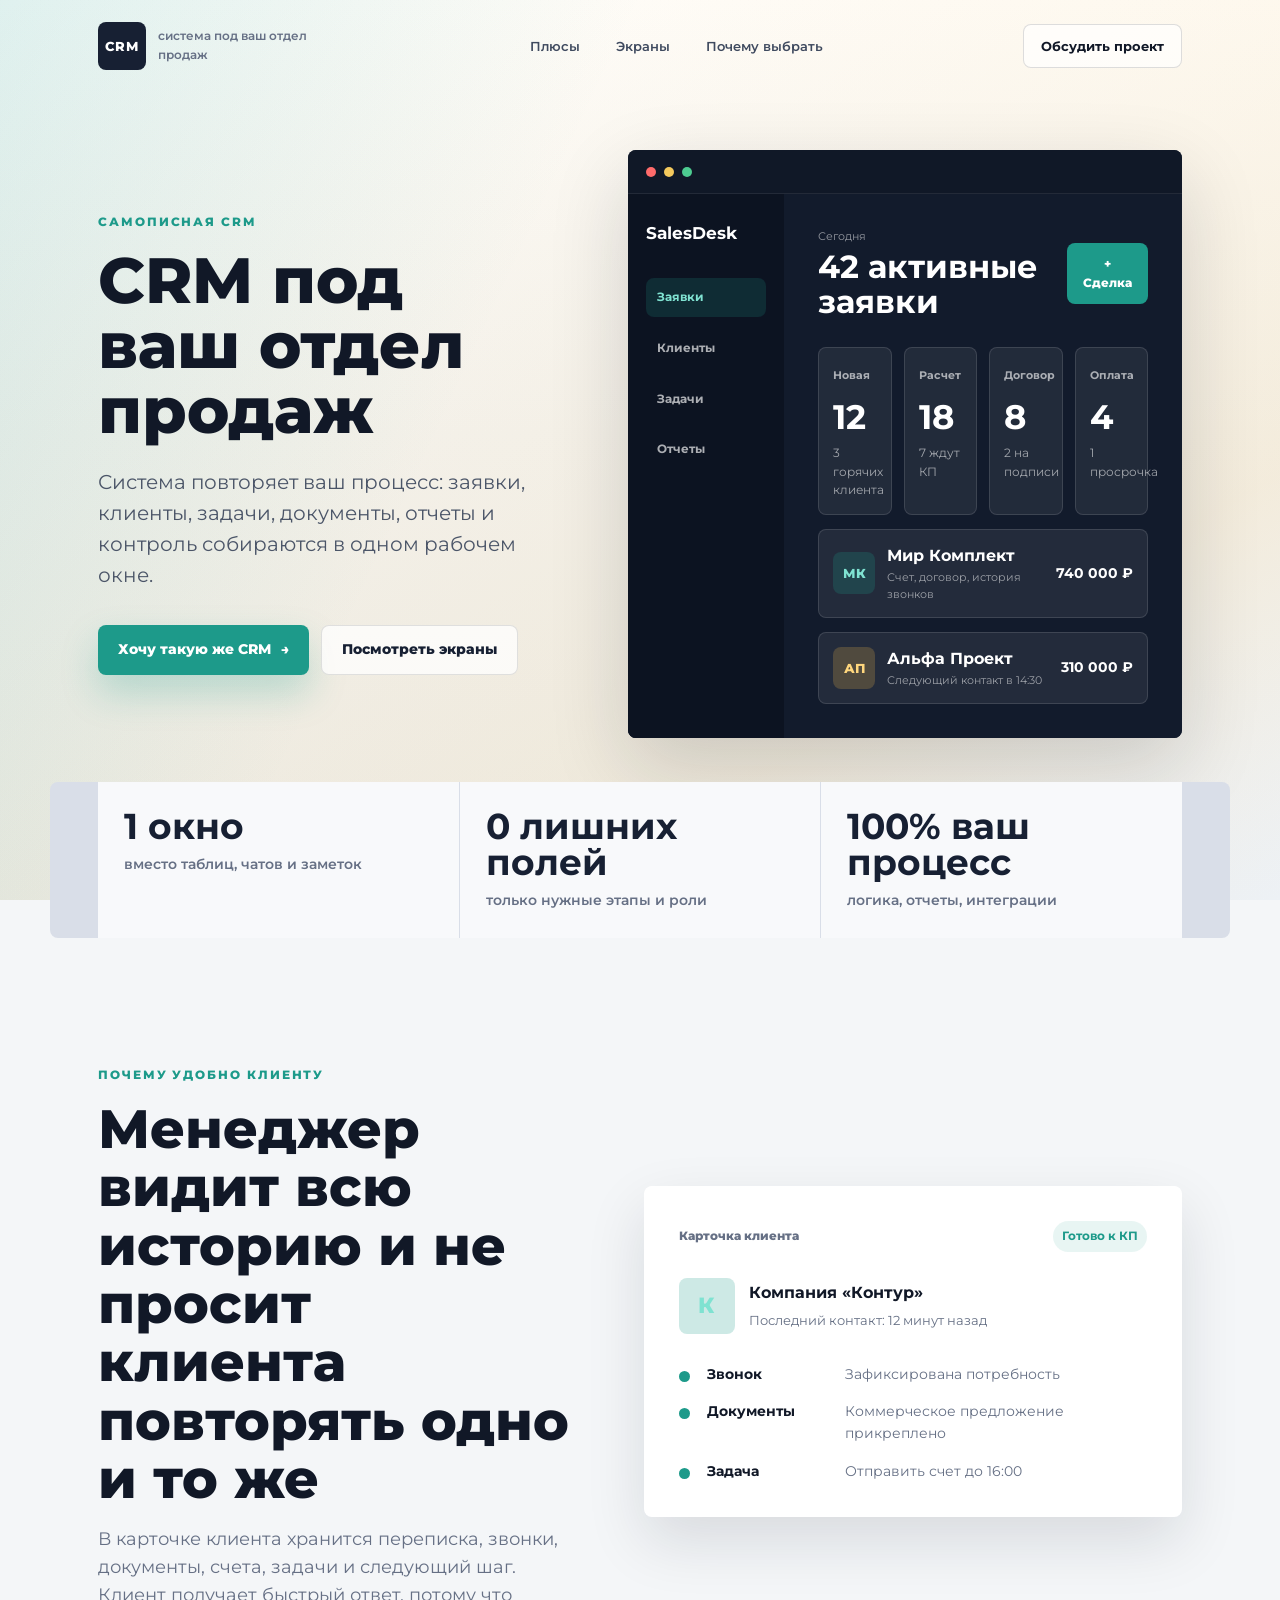
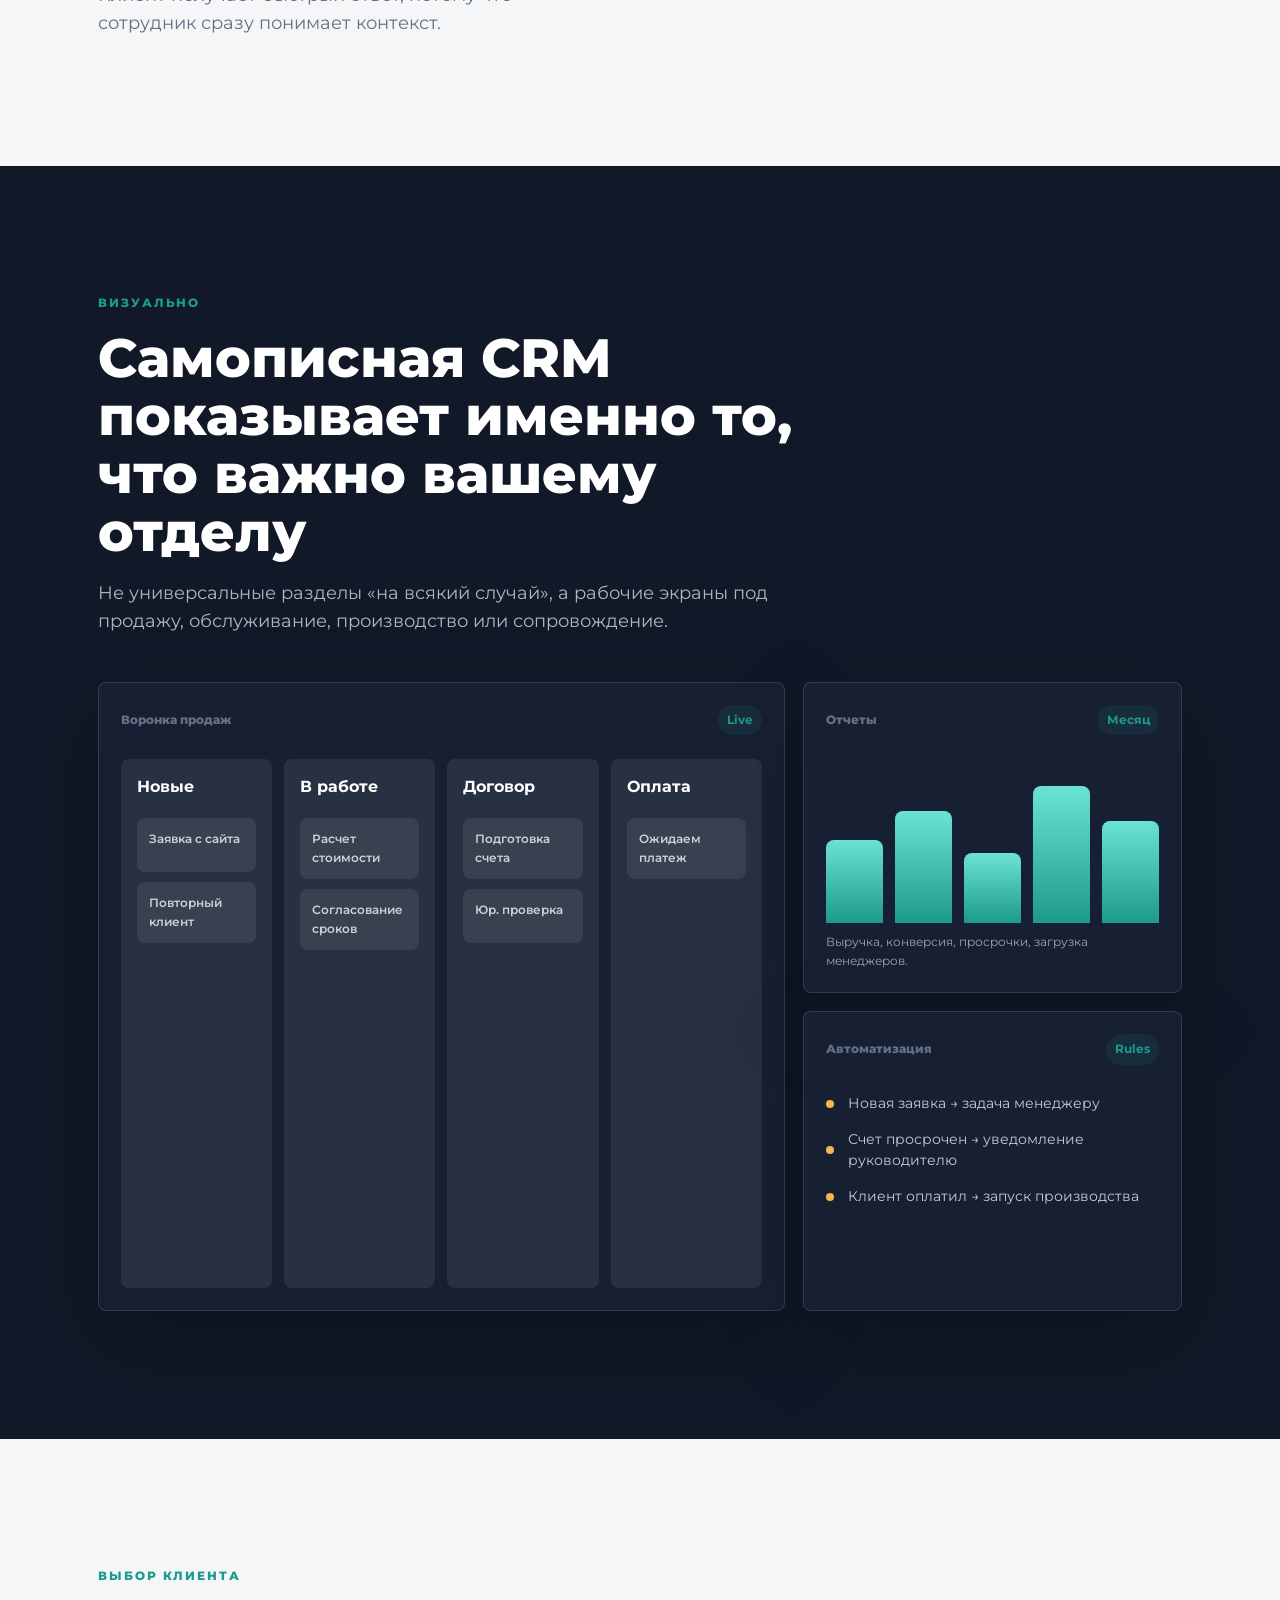
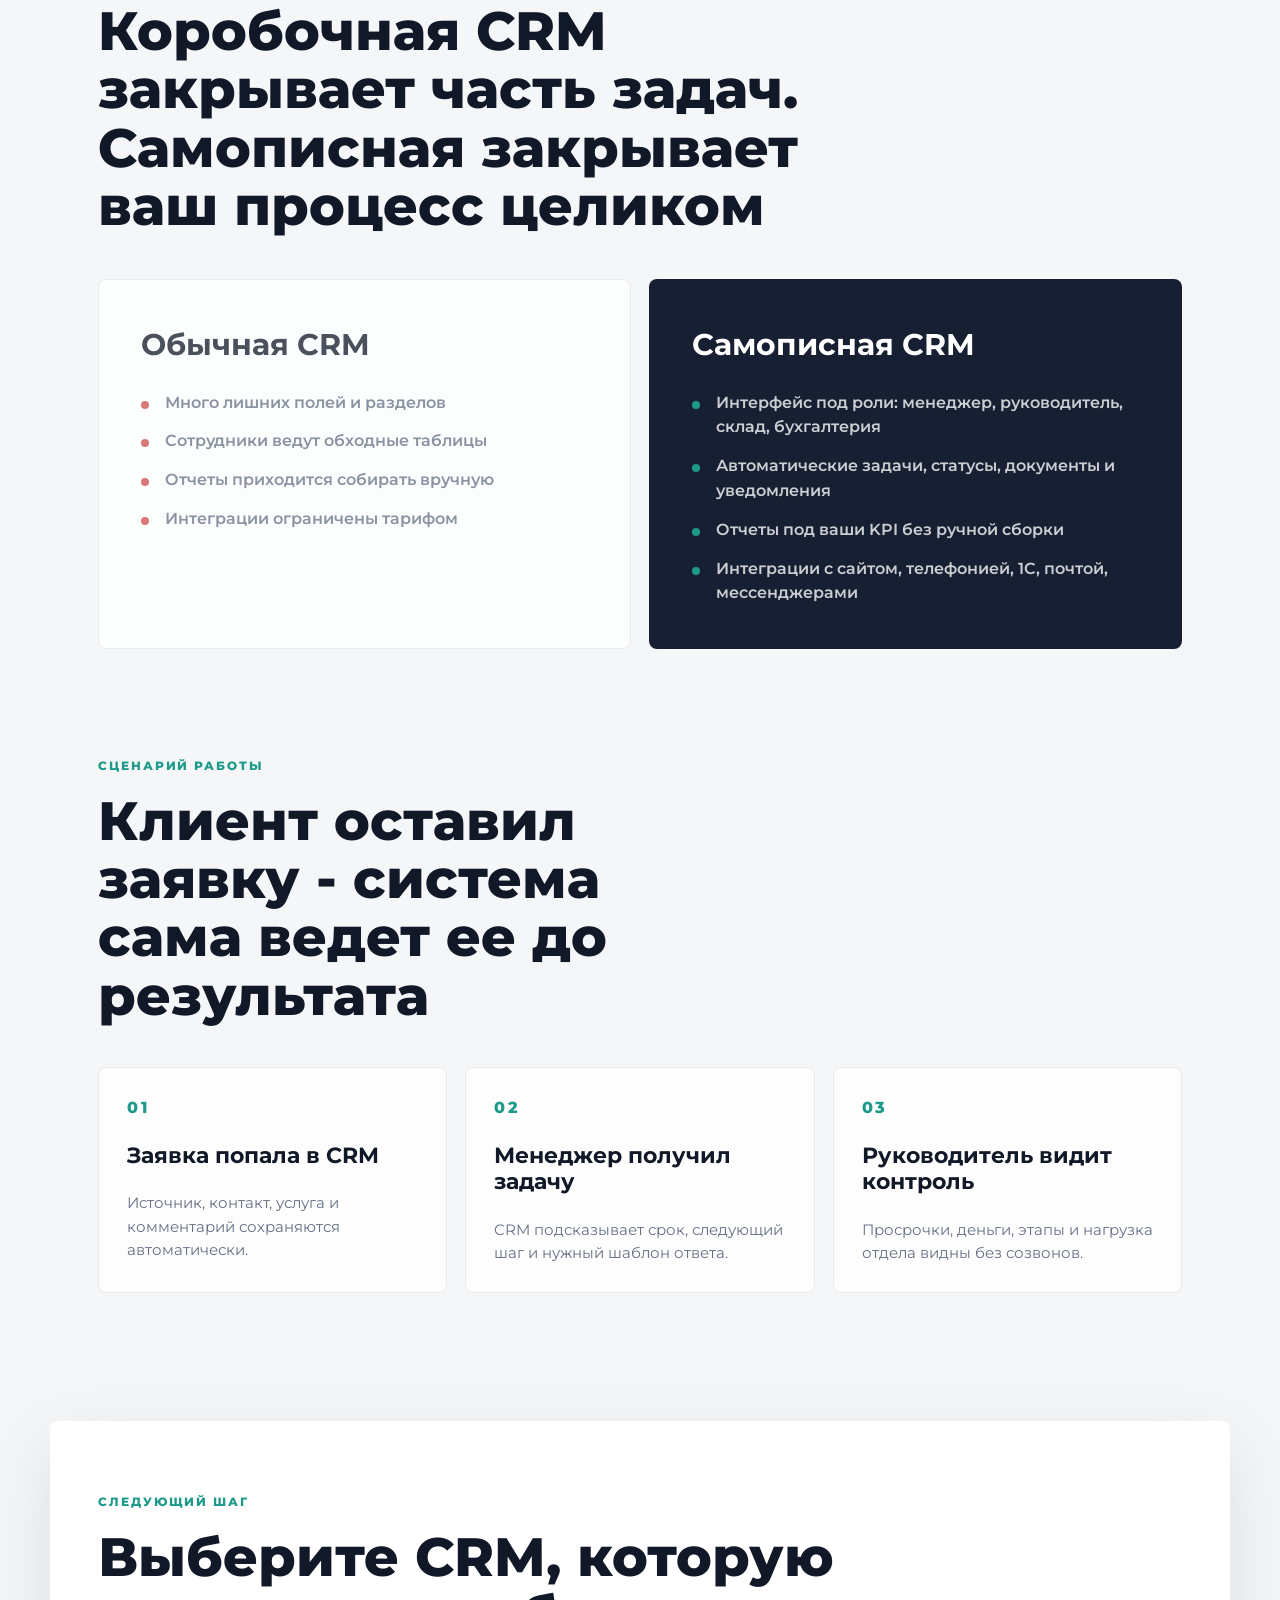
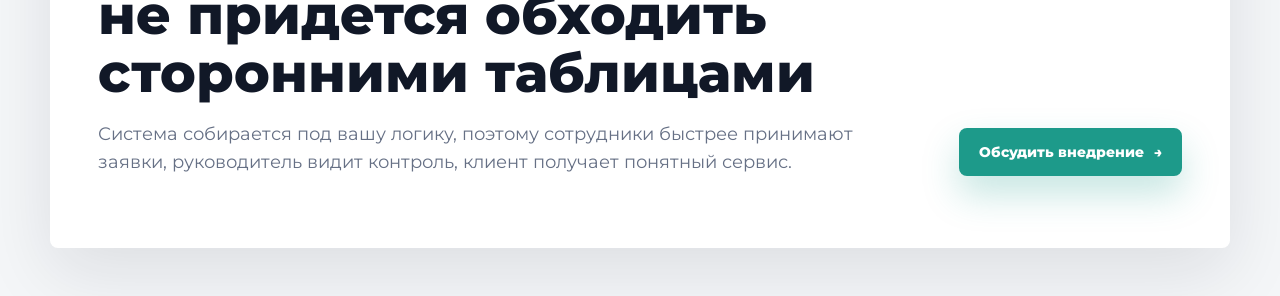
==== crm.html @ 6834bbd0 "Offer custom CRM leads through a focused landing page The CRM page needs a direct conversion route a" ====
<!DOCTYPE html>
<html lang="ru">
<head>
  <meta charset="UTF-8" />
  <meta name="viewport" content="width=device-width, initial-scale=1.0" />
  <title>Самописная CRM - система под ваши процессы</title>
  <link rel="icon" href="images/favicon.svg" type="image/svg+xml" />
  <link rel="preconnect" href="https://fonts.googleapis.com" />
  <link rel="preconnect" href="https://fonts.gstatic.com" crossorigin />
  <link href="https://fonts.googleapis.com/css2?family=Montserrat:wght@400;500;600;700;800&display=swap" rel="stylesheet" />
  <link rel="stylesheet" href="css/crm.css" />
</head>
<body>
  <header class="crm-header">
    <a href="index.html" class="logo" aria-label="На главную">
      <span class="logo__mark">CRM</span>
      <span class="logo__text">система под ваш отдел продаж</span>
    </a>

    <nav class="top-nav" aria-label="Навигация по странице">
      <a href="#benefits">Плюсы</a>
      <a href="#screens">Экраны</a>
      <a href="#choice">Почему выбрать</a>
    </nav>

    <a class="header-link" href="#brief">Обсудить проект</a>
  </header>

  <main>
    <section class="hero" aria-labelledby="hero-title">
      <div class="hero__content">
        <p class="eyebrow">Самописная CRM</p>
        <h1 id="hero-title">CRM под ваш отдел продаж</h1>
        <p class="hero__lead">Система повторяет ваш процесс: заявки, клиенты, задачи, документы, отчеты и контроль собираются в одном рабочем окне.</p>
        <div class="hero__actions">
          <a class="btn btn--primary" href="mailto:daniil.shelesteev@yandex.ru?subject=%D0%A5%D0%BE%D1%87%D1%83%20%D1%82%D0%B0%D0%BA%D1%83%D1%8E%20%D0%B6%D0%B5%20CRM">Хочу такую же CRM <span aria-hidden="true">→</span></a>
          <a class="btn btn--ghost" href="#screens">Посмотреть экраны</a>
        </div>
      </div>

      <div class="hero__visual" aria-label="Макет интерфейса CRM" role="img">
        <div class="browser-bar">
          <span></span>
          <span></span>
          <span></span>
        </div>
        <div class="crm-shell">
          <aside class="mock-nav">
            <strong>SalesDesk</strong>
            <span class="active">Заявки</span>
            <span>Клиенты</span>
            <span>Задачи</span>
            <span>Отчеты</span>
          </aside>
          <section class="mock-workspace">
            <div class="mock-head">
              <div>
                <small>Сегодня</small>
                <strong>42 активные заявки</strong>
              </div>
              <button>+ Сделка</button>
            </div>
            <div class="pipeline">
              <article>
                <span>Новая</span>
                <strong>12</strong>
                <p>3 горячих клиента</p>
              </article>
              <article>
                <span>Расчет</span>
                <strong>18</strong>
                <p>7 ждут КП</p>
              </article>
              <article>
                <span>Договор</span>
                <strong>8</strong>
                <p>2 на подписи</p>
              </article>
              <article>
                <span>Оплата</span>
                <strong>4</strong>
                <p>1 просрочка</p>
              </article>
            </div>
            <div class="client-row">
              <span class="avatar">МК</span>
              <div>
                <strong>Мир Комплект</strong>
                <small>Счет, договор, история звонков</small>
              </div>
              <b>740 000 ₽</b>
            </div>
            <div class="client-row">
              <span class="avatar avatar--gold">АП</span>
              <div>
                <strong>Альфа Проект</strong>
                <small>Следующий контакт в 14:30</small>
              </div>
              <b>310 000 ₽</b>
            </div>
          </section>
        </div>
      </div>
    </section>

    <section class="trust-strip" aria-label="Ключевые преимущества">
      <div>
        <strong>1 окно</strong>
        <span>вместо таблиц, чатов и заметок</span>
      </div>
      <div>
        <strong>0 лишних полей</strong>
        <span>только нужные этапы и роли</span>
      </div>
      <div>
        <strong>100% ваш процесс</strong>
        <span>логика, отчеты, интеграции</span>
      </div>
    </section>

    <section id="benefits" class="section section--split">
      <div class="section__text">
        <p class="eyebrow">Почему удобно клиенту</p>
        <h2>Менеджер видит всю историю и не просит клиента повторять одно и то же</h2>
        <p>В карточке клиента хранится переписка, звонки, документы, счета, задачи и следующий шаг. Клиент получает быстрый ответ, потому что сотрудник сразу понимает контекст.</p>
      </div>

      <div class="client-card visual-panel">
        <div class="panel-head">
          <span>Карточка клиента</span>
          <b>Готово к КП</b>
        </div>
        <div class="profile">
          <span class="profile__avatar">К</span>
          <div>
            <strong>Компания «Контур»</strong>
            <small>Последний контакт: 12 минут назад</small>
          </div>
        </div>
        <ul class="timeline">
          <li><span></span><b>Звонок</b><em>Зафиксирована потребность</em></li>
          <li><span></span><b>Документы</b><em>Коммерческое предложение прикреплено</em></li>
          <li><span></span><b>Задача</b><em>Отправить счет до 16:00</em></li>
        </ul>
      </div>
    </section>

    <section id="screens" class="section section--dark">
      <div class="section__intro">
        <p class="eyebrow">Визуально</p>
        <h2>Самописная CRM показывает именно то, что важно вашему отделу</h2>
        <p>Не универсальные разделы «на всякий случай», а рабочие экраны под продажу, обслуживание, производство или сопровождение.</p>
      </div>

      <div class="screen-grid">
        <article class="screen-shot screen-shot--wide">
          <div class="screen-shot__bar">
            <span>Воронка продаж</span>
            <b>Live</b>
          </div>
          <div class="kanban">
            <div><strong>Новые</strong><p>Заявка с сайта</p><p>Повторный клиент</p></div>
            <div><strong>В работе</strong><p>Расчет стоимости</p><p>Согласование сроков</p></div>
            <div><strong>Договор</strong><p>Подготовка счета</p><p>Юр. проверка</p></div>
            <div><strong>Оплата</strong><p>Ожидаем платеж</p></div>
          </div>
        </article>

        <article class="screen-shot">
          <div class="screen-shot__bar">
            <span>Отчеты</span>
            <b>Месяц</b>
          </div>
          <div class="chart">
            <span style="height: 52%"></span>
            <span style="height: 70%"></span>
            <span style="height: 44%"></span>
            <span style="height: 86%"></span>
            <span style="height: 64%"></span>
          </div>
          <p class="screen-note">Выручка, конверсия, просрочки, загрузка менеджеров.</p>
        </article>

        <article class="screen-shot">
          <div class="screen-shot__bar">
            <span>Автоматизация</span>
            <b>Rules</b>
          </div>
          <div class="rules">
            <p><span></span>Новая заявка → задача менеджеру</p>
            <p><span></span>Счет просрочен → уведомление руководителю</p>
            <p><span></span>Клиент оплатил → запуск производства</p>
          </div>
        </article>
      </div>
    </section>

    <section id="choice" class="section compare-section">
      <div class="section__intro">
        <p class="eyebrow">Выбор клиента</p>
        <h2>Коробочная CRM закрывает часть задач. Самописная закрывает ваш процесс целиком</h2>
      </div>

      <div class="compare">
        <div class="compare__side compare__side--muted">
          <h3>Обычная CRM</h3>
          <ul>
            <li>Много лишних полей и разделов</li>
            <li>Сотрудники ведут обходные таблицы</li>
            <li>Отчеты приходится собирать вручную</li>
            <li>Интеграции ограничены тарифом</li>
          </ul>
        </div>
        <div class="compare__side compare__side--accent">
          <h3>Самописная CRM</h3>
          <ul>
            <li>Интерфейс под роли: менеджер, руководитель, склад, бухгалтерия</li>
            <li>Автоматические задачи, статусы, документы и уведомления</li>
            <li>Отчеты под ваши KPI без ручной сборки</li>
            <li>Интеграции с сайтом, телефонией, 1С, почтой, мессенджерами</li>
          </ul>
        </div>
      </div>
    </section>

    <section class="section workflow">
      <div class="section__text">
        <p class="eyebrow">Сценарий работы</p>
        <h2>Клиент оставил заявку - система сама ведет ее до результата</h2>
      </div>
      <div class="steps" aria-label="Этапы работы CRM">
        <article>
          <span>01</span>
          <h3>Заявка попала в CRM</h3>
          <p>Источник, контакт, услуга и комментарий сохраняются автоматически.</p>
        </article>
        <article>
          <span>02</span>
          <h3>Менеджер получил задачу</h3>
          <p>CRM подсказывает срок, следующий шаг и нужный шаблон ответа.</p>
        </article>
        <article>
          <span>03</span>
          <h3>Руководитель видит контроль</h3>
          <p>Просрочки, деньги, этапы и нагрузка отдела видны без созвонов.</p>
        </article>
      </div>
    </section>

    <section id="brief" class="final-cta">
      <div>
        <p class="eyebrow">Следующий шаг</p>
        <h2>Выберите CRM, которую не придется обходить сторонними таблицами</h2>
        <p>Система собирается под вашу логику, поэтому сотрудники быстрее принимают заявки, руководитель видит контроль, клиент получает понятный сервис.</p>
      </div>
      <a class="btn btn--primary" href="mailto:daniil.shelesteev@yandex.ru?subject=%D0%9E%D0%B1%D1%81%D1%83%D0%B4%D0%B8%D1%82%D1%8C%20CRM">Обсудить внедрение <span aria-hidden="true">→</span></a>
    </section>
  </main>
</body>
</html>
---- css/crm.css ----
:root {
  --bg: #f4f6f8;
  --ink: #111827;
  --muted: #667085;
  --line: #d9dee8;
  --surface: #ffffff;
  --soft: #eef3f8;
  --navy: #172033;
  --accent: #1d9a8a;
  --accent-2: #f2b84b;
  --danger: #cf4c4c;
  --shadow: 0 28px 80px rgba(17, 24, 39, .16);
  --radius: 8px;
  --max: 1180px;
  --pad: clamp(18px, 4vw, 48px);
  --font: "Montserrat", system-ui, -apple-system, BlinkMacSystemFont, "Segoe UI", sans-serif;
}

*,
*::before,
*::after {
  box-sizing: border-box;
}

html {
  scroll-behavior: smooth;
}

body {
  margin: 0;
  min-width: 320px;
  overflow-x: hidden;
  color: var(--ink);
  background: var(--bg);
  font-family: var(--font);
  line-height: 1.55;
}

body::before {
  content: "";
  position: fixed;
  inset: 0;
  z-index: -1;
  background:
    linear-gradient(115deg, rgba(29, 154, 138, .14), transparent 38%),
    linear-gradient(150deg, transparent 0%, rgba(242, 184, 75, .16) 74%, transparent 100%),
    linear-gradient(180deg, #ffffff 0%, var(--bg) 48%, #edf1f5 100%);
}

a {
  color: inherit;
  text-decoration: none;
}

button,
input {
  font: inherit;
}

h1,
h2,
h3,
p {
  margin: 0;
}

.crm-header {
  width: min(100%, var(--max));
  margin: 0 auto;
  padding: 22px var(--pad);
  display: grid;
  grid-template-columns: minmax(210px, auto) 1fr auto;
  align-items: center;
  gap: 28px;
}

.logo {
  display: inline-flex;
  align-items: center;
  gap: 12px;
  font-size: 12px;
  font-weight: 600;
  color: var(--muted);
}

.logo__mark {
  width: 48px;
  height: 48px;
  display: grid;
  place-items: center;
  border-radius: var(--radius);
  background: var(--navy);
  color: #fff;
  font-size: 13px;
  font-weight: 800;
  letter-spacing: .08em;
}

.logo__text {
  max-width: 172px;
}

.top-nav {
  display: flex;
  justify-content: center;
  gap: clamp(16px, 3vw, 36px);
  font-size: 13px;
  font-weight: 600;
  color: #3f4a5f;
}

.top-nav a,
.header-link {
  transition: color .2s ease, transform .2s ease;
}

.top-nav a:hover,
.header-link:hover {
  color: var(--accent);
}

.header-link {
  padding: 11px 17px;
  border: 1px solid rgba(17, 24, 39, .14);
  border-radius: var(--radius);
  background: rgba(255, 255, 255, .68);
  font-size: 13px;
  font-weight: 700;
}

.hero {
  width: min(100%, var(--max));
  margin: 0 auto;
  padding: clamp(26px, 5vw, 58px) var(--pad) 44px;
  display: grid;
  grid-template-columns: minmax(0, .9fr) minmax(360px, 1.1fr);
  gap: clamp(34px, 6vw, 78px);
  align-items: center;
}

.hero__content {
  max-width: 650px;
}

.eyebrow {
  margin-bottom: 16px;
  color: var(--accent);
  font-size: 12px;
  font-weight: 800;
  letter-spacing: .16em;
  text-transform: uppercase;
}

h1 {
  max-width: 720px;
  font-size: 64px;
  line-height: 1.02;
  font-weight: 800;
  letter-spacing: 0;
}

.hero__lead {
  max-width: 560px;
  margin-top: 24px;
  color: #4b5568;
  font-size: 20px;
}

.hero__actions {
  margin-top: 34px;
  display: flex;
  flex-wrap: wrap;
  gap: 12px;
}

.btn {
  min-height: 48px;
  display: inline-flex;
  align-items: center;
  justify-content: center;
  gap: 10px;
  padding: 13px 20px;
  border-radius: var(--radius);
  font-size: 14px;
  font-weight: 800;
  transition: transform .2s ease, box-shadow .2s ease, background .2s ease;
}

.btn:hover {
  transform: translateY(-2px);
}

.btn--primary {
  background: var(--accent);
  color: #fff;
  box-shadow: 0 18px 36px rgba(29, 154, 138, .25);
}

.btn--ghost {
  background: rgba(255, 255, 255, .75);
  color: var(--navy);
  border: 1px solid rgba(17, 24, 39, .12);
}

.hero__visual {
  width: 100%;
  align-self: stretch;
  min-height: 520px;
  border-radius: var(--radius);
  overflow: hidden;
  background: var(--navy);
  box-shadow: var(--shadow);
  transform: perspective(1200px) rotateY(-5deg) rotateX(2deg);
}

.browser-bar {
  height: 44px;
  padding: 0 18px;
  display: flex;
  align-items: center;
  gap: 8px;
  background: #101827;
  border-bottom: 1px solid rgba(255, 255, 255, .08);
}

.browser-bar span {
  width: 10px;
  height: 10px;
  border-radius: 999px;
  background: #ff6b6b;
}

.browser-bar span:nth-child(2) {
  background: #f4c95d;
}

.browser-bar span:nth-child(3) {
  background: #4dcc91;
}

.crm-shell {
  height: calc(100% - 44px);
  min-height: 476px;
  display: grid;
  grid-template-columns: 156px 1fr;
  background: #121b2c;
  color: #fff;
}

.mock-nav {
  padding: 26px 18px;
  display: flex;
  flex-direction: column;
  gap: 12px;
  background: #0c1321;
}

.mock-nav strong {
  margin-bottom: 20px;
  color: #fff;
  font-size: 17px;
}

.mock-nav span {
  padding: 10px 11px;
  border-radius: var(--radius);
  color: rgba(255, 255, 255, .66);
  font-size: 12px;
  font-weight: 700;
}

.mock-nav .active {
  background: rgba(29, 154, 138, .18);
  color: #7fe2d1;
}

.mock-workspace {
  padding: clamp(20px, 3vw, 34px);
}

.mock-head {
  display: flex;
  align-items: center;
  justify-content: space-between;
  gap: 18px;
}

.mock-head small,
.client-row small {
  display: block;
  color: rgba(255, 255, 255, .55);
  font-size: 11px;
}

.mock-head strong {
  display: block;
  margin-top: 4px;
  font-size: 32px;
  line-height: 1.1;
}

.mock-head button {
  border: 0;
  border-radius: var(--radius);
  background: var(--accent);
  color: #fff;
  padding: 12px 16px;
  font-size: 12px;
  font-weight: 800;
}

.pipeline {
  margin-top: 28px;
  display: grid;
  grid-template-columns: repeat(4, minmax(0, 1fr));
  gap: 12px;
}

.pipeline article,
.client-row,
.visual-panel,
.screen-shot,
.compare__side,
.steps article {
  border: 1px solid rgba(255, 255, 255, .12);
  border-radius: var(--radius);
}

.pipeline article {
  min-height: 134px;
  padding: 14px;
  background: rgba(255, 255, 255, .07);
}

.pipeline span {
  color: rgba(255, 255, 255, .62);
  font-size: 11px;
  font-weight: 700;
}

.pipeline strong {
  display: block;
  margin-top: 13px;
  font-size: 34px;
  line-height: 1;
}

.pipeline p,
.screen-note {
  margin-top: 10px;
  color: rgba(255, 255, 255, .58);
  font-size: 12px;
}

.client-row {
  margin-top: 14px;
  padding: 14px;
  display: grid;
  grid-template-columns: 42px minmax(0, 1fr) auto;
  align-items: center;
  gap: 12px;
  background: rgba(255, 255, 255, .075);
}

.client-row b {
  font-size: 14px;
  white-space: nowrap;
}

.avatar,
.profile__avatar {
  display: grid;
  place-items: center;
  border-radius: var(--radius);
  background: rgba(29, 154, 138, .22);
  color: #7fe2d1;
  font-size: 13px;
  font-weight: 800;
}

.avatar {
  width: 42px;
  height: 42px;
}

.avatar--gold {
  background: rgba(242, 184, 75, .22);
  color: #ffd77d;
}

.trust-strip,
.section,
.final-cta {
  width: min(100%, var(--max));
  margin: 0 auto;
  padding-inline: var(--pad);
}

.trust-strip {
  display: grid;
  grid-template-columns: repeat(3, 1fr);
  gap: 1px;
  overflow: hidden;
  border-radius: var(--radius);
  background: var(--line);
}

.trust-strip div {
  min-height: 116px;
  padding: 26px;
  background: rgba(255, 255, 255, .82);
}

.trust-strip strong {
  display: block;
  color: var(--navy);
  font-size: 36px;
  line-height: 1;
}

.trust-strip span {
  display: block;
  margin-top: 10px;
  color: var(--muted);
  font-size: 14px;
  font-weight: 600;
}

.section {
  padding-top: clamp(74px, 10vw, 128px);
  padding-bottom: clamp(74px, 10vw, 128px);
}

.section--split {
  display: grid;
  grid-template-columns: minmax(0, .88fr) minmax(360px, 1fr);
  gap: clamp(32px, 6vw, 72px);
  align-items: center;
}

.section__text {
  max-width: 620px;
}

.section h2,
.final-cta h2 {
  font-size: 54px;
  line-height: 1.08;
  font-weight: 800;
  letter-spacing: 0;
}

.section__text > p:not(.eyebrow),
.section__intro > p:not(.eyebrow),
.final-cta p:not(.eyebrow) {
  margin-top: 18px;
  color: var(--muted);
  font-size: 18px;
}

.visual-panel {
  padding: clamp(20px, 3vw, 34px);
  background: #fff;
  box-shadow: 0 24px 60px rgba(17, 24, 39, .12);
}

.panel-head,
.screen-shot__bar {
  display: flex;
  align-items: center;
  justify-content: space-between;
  gap: 12px;
  font-size: 12px;
  font-weight: 800;
}

.panel-head span,
.screen-shot__bar span {
  color: var(--muted);
}

.panel-head b,
.screen-shot__bar b {
  padding: 6px 9px;
  border-radius: 999px;
  color: var(--accent);
  background: rgba(29, 154, 138, .1);
}

.profile {
  margin-top: 26px;
  display: grid;
  grid-template-columns: 56px 1fr;
  align-items: center;
  gap: 14px;
}

.profile__avatar {
  width: 56px;
  height: 56px;
  font-size: 22px;
}

.profile small {
  display: block;
  margin-top: 4px;
  color: var(--muted);
}

.timeline {
  margin: 30px 0 0;
  padding: 0;
  list-style: none;
  display: grid;
  gap: 16px;
}

.timeline li {
  display: grid;
  grid-template-columns: 16px minmax(96px, .42fr) 1fr;
  align-items: start;
  gap: 12px;
}

.timeline li > span {
  width: 11px;
  height: 11px;
  margin-top: 7px;
  border-radius: 999px;
  background: var(--accent);
}

.timeline b {
  font-size: 14px;
}

.timeline em {
  color: var(--muted);
  font-size: 14px;
  font-style: normal;
}

.section--dark {
  max-width: none;
  width: 100%;
  padding-left: max(var(--pad), calc((100vw - var(--max)) / 2 + var(--pad)));
  padding-right: max(var(--pad), calc((100vw - var(--max)) / 2 + var(--pad)));
  color: #fff;
  background: #111827;
}

.section__intro {
  max-width: 760px;
}

.section--dark .section__intro > p:not(.eyebrow) {
  color: rgba(255, 255, 255, .68);
}

.screen-grid {
  margin-top: 46px;
  display: grid;
  grid-template-columns: minmax(0, 1.45fr) minmax(280px, .8fr);
  gap: 18px;
}

.screen-shot {
  min-height: 300px;
  padding: 22px;
  display: flex;
  flex-direction: column;
  background: #172033;
  box-shadow: 0 30px 90px rgba(0, 0, 0, .2);
}

.screen-shot--wide {
  grid-row: span 2;
  min-height: 620px;
}

.kanban {
  margin-top: 24px;
  display: grid;
  grid-template-columns: repeat(4, minmax(118px, 1fr));
  gap: 12px;
  height: 100%;
}

.kanban div {
  padding: 16px;
  border-radius: var(--radius);
  background: rgba(255, 255, 255, .075);
}

.kanban strong {
  display: block;
  margin-bottom: 18px;
  color: #fff;
}

.kanban p {
  min-height: 54px;
  margin-top: 10px;
  padding: 12px;
  border-radius: var(--radius);
  color: rgba(255, 255, 255, .75);
  background: rgba(255, 255, 255, .08);
  font-size: 12px;
  font-weight: 600;
}

.chart {
  flex: 1;
  min-height: 160px;
  margin-top: 28px;
  display: flex;
  align-items: end;
  gap: 12px;
}

.chart span {
  flex: 1;
  min-width: 24px;
  border-radius: 8px 8px 0 0;
  background: linear-gradient(180deg, #6be3d4, var(--accent));
}

.rules {
  margin-top: 28px;
  display: grid;
  gap: 14px;
}

.rules p {
  display: grid;
  grid-template-columns: 12px 1fr;
  gap: 10px;
  align-items: center;
  color: rgba(255, 255, 255, .76);
  font-size: 14px;
}

.rules span {
  width: 8px;
  height: 8px;
  border-radius: 999px;
  background: var(--accent-2);
}

.compare-section {
  padding-bottom: 72px;
}

.compare {
  margin-top: 44px;
  display: grid;
  grid-template-columns: repeat(2, minmax(0, 1fr));
  gap: 18px;
}

.compare__side {
  padding: clamp(22px, 4vw, 42px);
  background: #fff;
  border-color: rgba(17, 24, 39, .1);
}

.compare__side--muted {
  opacity: .74;
}

.compare__side--accent {
  color: #fff;
  background: var(--navy);
}

.compare h3 {
  font-size: 30px;
}

.compare ul,
.steps p {
  margin: 22px 0 0;
  padding: 0;
}

.compare li {
  position: relative;
  margin-top: 14px;
  padding-left: 24px;
  list-style: none;
  color: var(--muted);
  font-weight: 600;
}

.compare__side--accent li {
  color: rgba(255, 255, 255, .78);
}

.compare li::before {
  content: "";
  position: absolute;
  left: 0;
  top: .62em;
  width: 8px;
  height: 8px;
  border-radius: 999px;
  background: var(--danger);
}

.compare__side--accent li::before {
  background: var(--accent);
}

.workflow {
  padding-top: 36px;
}

.steps {
  margin-top: 42px;
  display: grid;
  grid-template-columns: repeat(3, minmax(0, 1fr));
  gap: 18px;
}

.steps article {
  padding: 28px;
  background: rgba(255, 255, 255, .78);
  border-color: rgba(17, 24, 39, .08);
}

.steps span {
  display: block;
  color: var(--accent);
  font-weight: 800;
  letter-spacing: .16em;
}

.steps h3 {
  margin-top: 22px;
  font-size: 22px;
  line-height: 1.2;
}

.steps p {
  color: var(--muted);
  font-size: 15px;
}

.final-cta {
  margin-bottom: 48px;
  padding-top: clamp(44px, 6vw, 72px);
  padding-bottom: clamp(44px, 6vw, 72px);
  display: grid;
  grid-template-columns: minmax(0, 1fr) auto;
  align-items: end;
  gap: 28px;
  border-radius: var(--radius);
  background: #fff;
  box-shadow: 0 24px 70px rgba(17, 24, 39, .1);
}

.final-cta > div {
  max-width: 760px;
}

@media (prefers-reduced-motion: no-preference) {
  .hero__content,
  .hero__visual,
  .trust-strip,
  .section,
  .final-cta {
    animation: rise .7s ease both;
  }

  .hero__visual {
    animation-delay: .12s;
  }

  .screen-shot,
  .visual-panel,
  .steps article,
  .compare__side {
    transition: transform .24s ease, box-shadow .24s ease;
  }

  .screen-shot:hover,
  .visual-panel:hover,
  .steps article:hover,
  .compare__side:hover {
    transform: translateY(-5px);
  }
}

@keyframes rise {
  from {
    opacity: 0;
    transform: translateY(18px);
  }
  to {
    opacity: 1;
    transform: translateY(0);
  }
}

@media (max-width: 980px) {
  h1 {
    font-size: 58px;
  }

  .section h2,
  .final-cta h2 {
    font-size: 46px;
  }

  .crm-header {
    grid-template-columns: 1fr auto;
  }

  .top-nav {
    display: none;
  }

  .hero,
  .section--split,
  .screen-grid,
  .compare,
  .steps,
  .final-cta {
    grid-template-columns: 1fr;
  }

  .hero {
    padding-bottom: 34px;
  }

  .hero__visual {
    min-height: 460px;
    transform: none;
  }

  .screen-shot--wide {
    grid-row: auto;
    min-height: 520px;
  }

  .final-cta {
    align-items: start;
  }
}

@media (max-width: 720px) {
  h1 {
    font-size: 42px;
  }

  .hero__lead,
  .section__text > p:not(.eyebrow),
  .section__intro > p:not(.eyebrow),
  .final-cta p:not(.eyebrow) {
    font-size: 17px;
  }

  .section h2,
  .final-cta h2 {
    font-size: 38px;
  }

  .mock-head strong,
  .trust-strip strong {
    font-size: 30px;
  }

  .compare h3 {
    font-size: 24px;
  }

  .crm-header {
    padding-top: 16px;
    grid-template-columns: 1fr;
  }

  .header-link {
    width: 100%;
    text-align: center;
  }

  .hero {
    padding-top: 24px;
  }

  .hero__actions,
  .btn {
    width: 100%;
  }

  .hero__visual {
    min-height: 0;
    max-height: 210px;
  }

  .crm-shell {
    grid-template-columns: 1fr;
  }

  .mock-nav {
    display: none;
  }

  .pipeline,
  .kanban,
  .trust-strip {
    grid-template-columns: 1fr;
  }

  .client-row {
    grid-template-columns: 42px 1fr;
  }

  .client-row b {
    grid-column: 2;
  }

  .timeline li {
    grid-template-columns: 16px 1fr;
  }

  .timeline em {
    grid-column: 2;
  }

  .screen-shot--wide,
  .screen-shot {
    min-height: auto;
  }
}

@media (max-width: 430px) {
  .mock-workspace,
  .visual-panel,
  .screen-shot,
  .compare__side,
  .steps article {
    padding: 18px;
  }

  h1 {
    font-size: 34px;
  }

  .section h2,
  .final-cta h2 {
    font-size: 28px;
  }
}
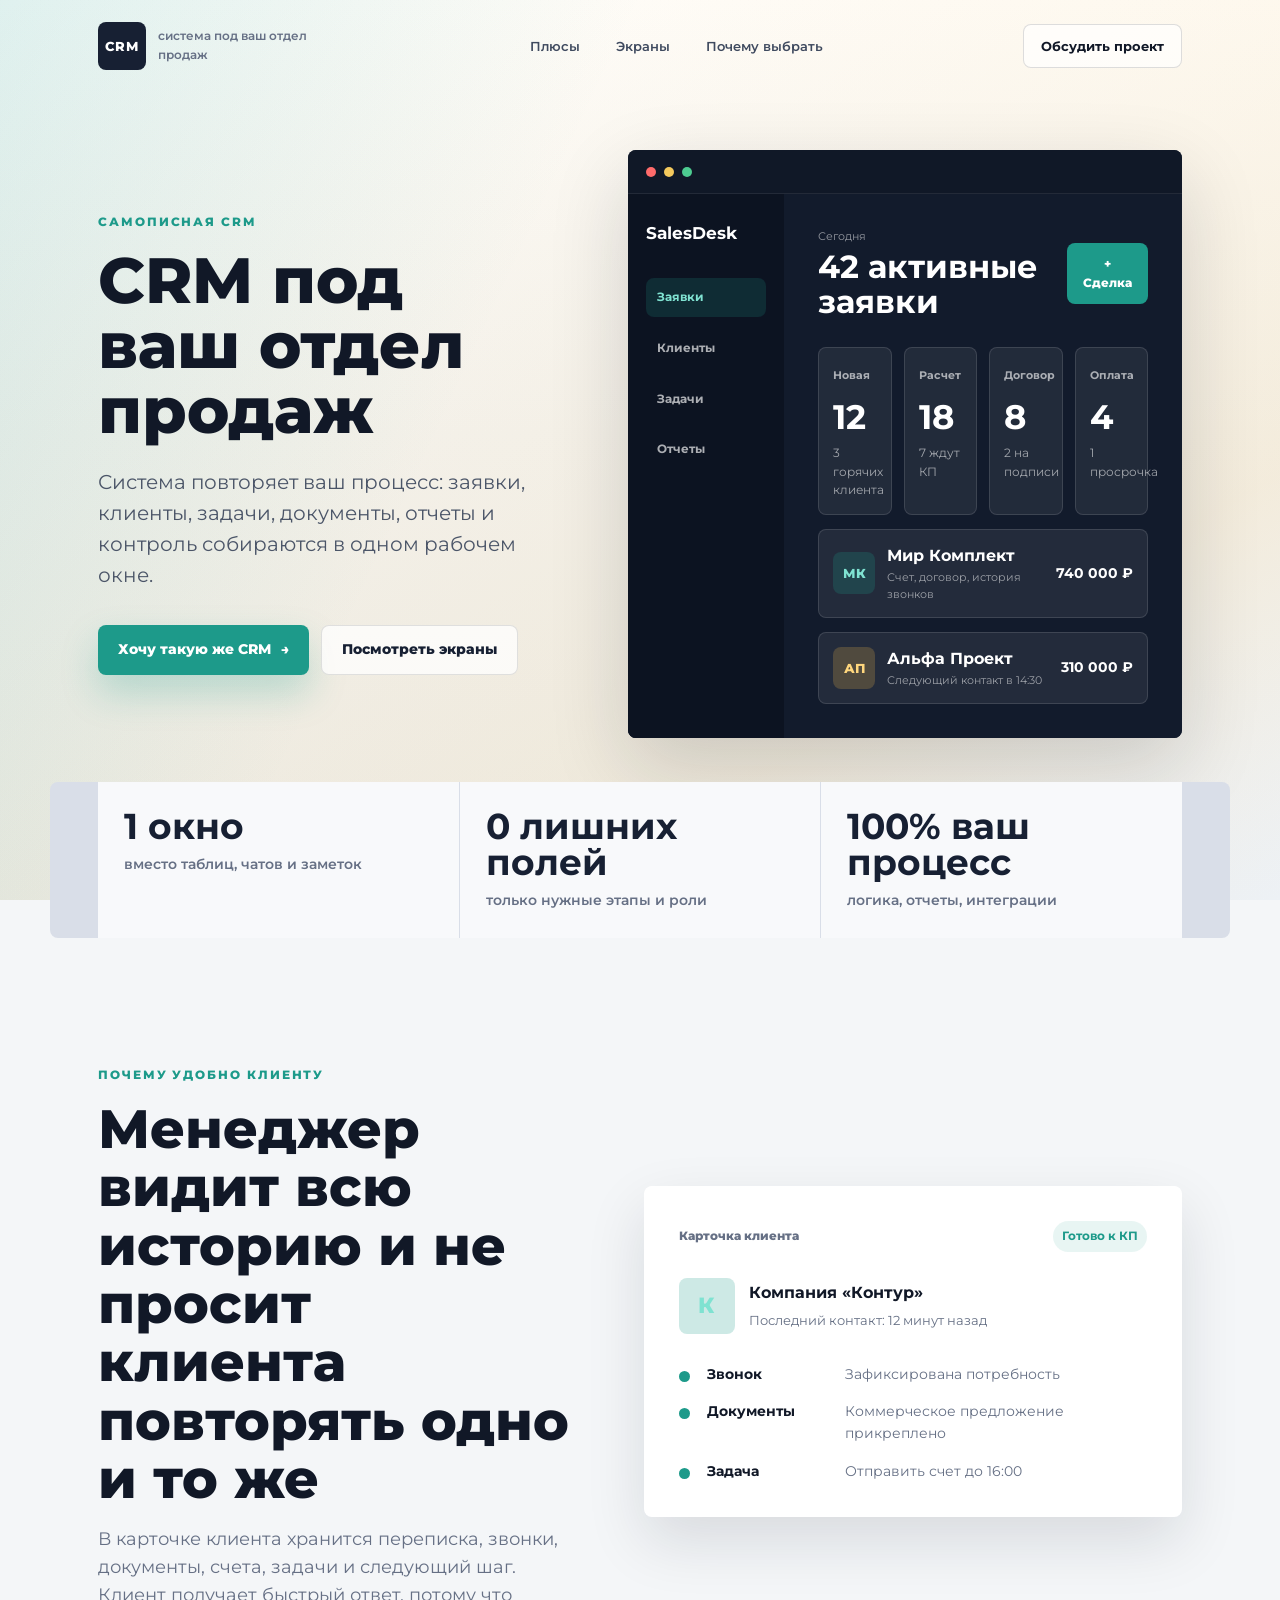
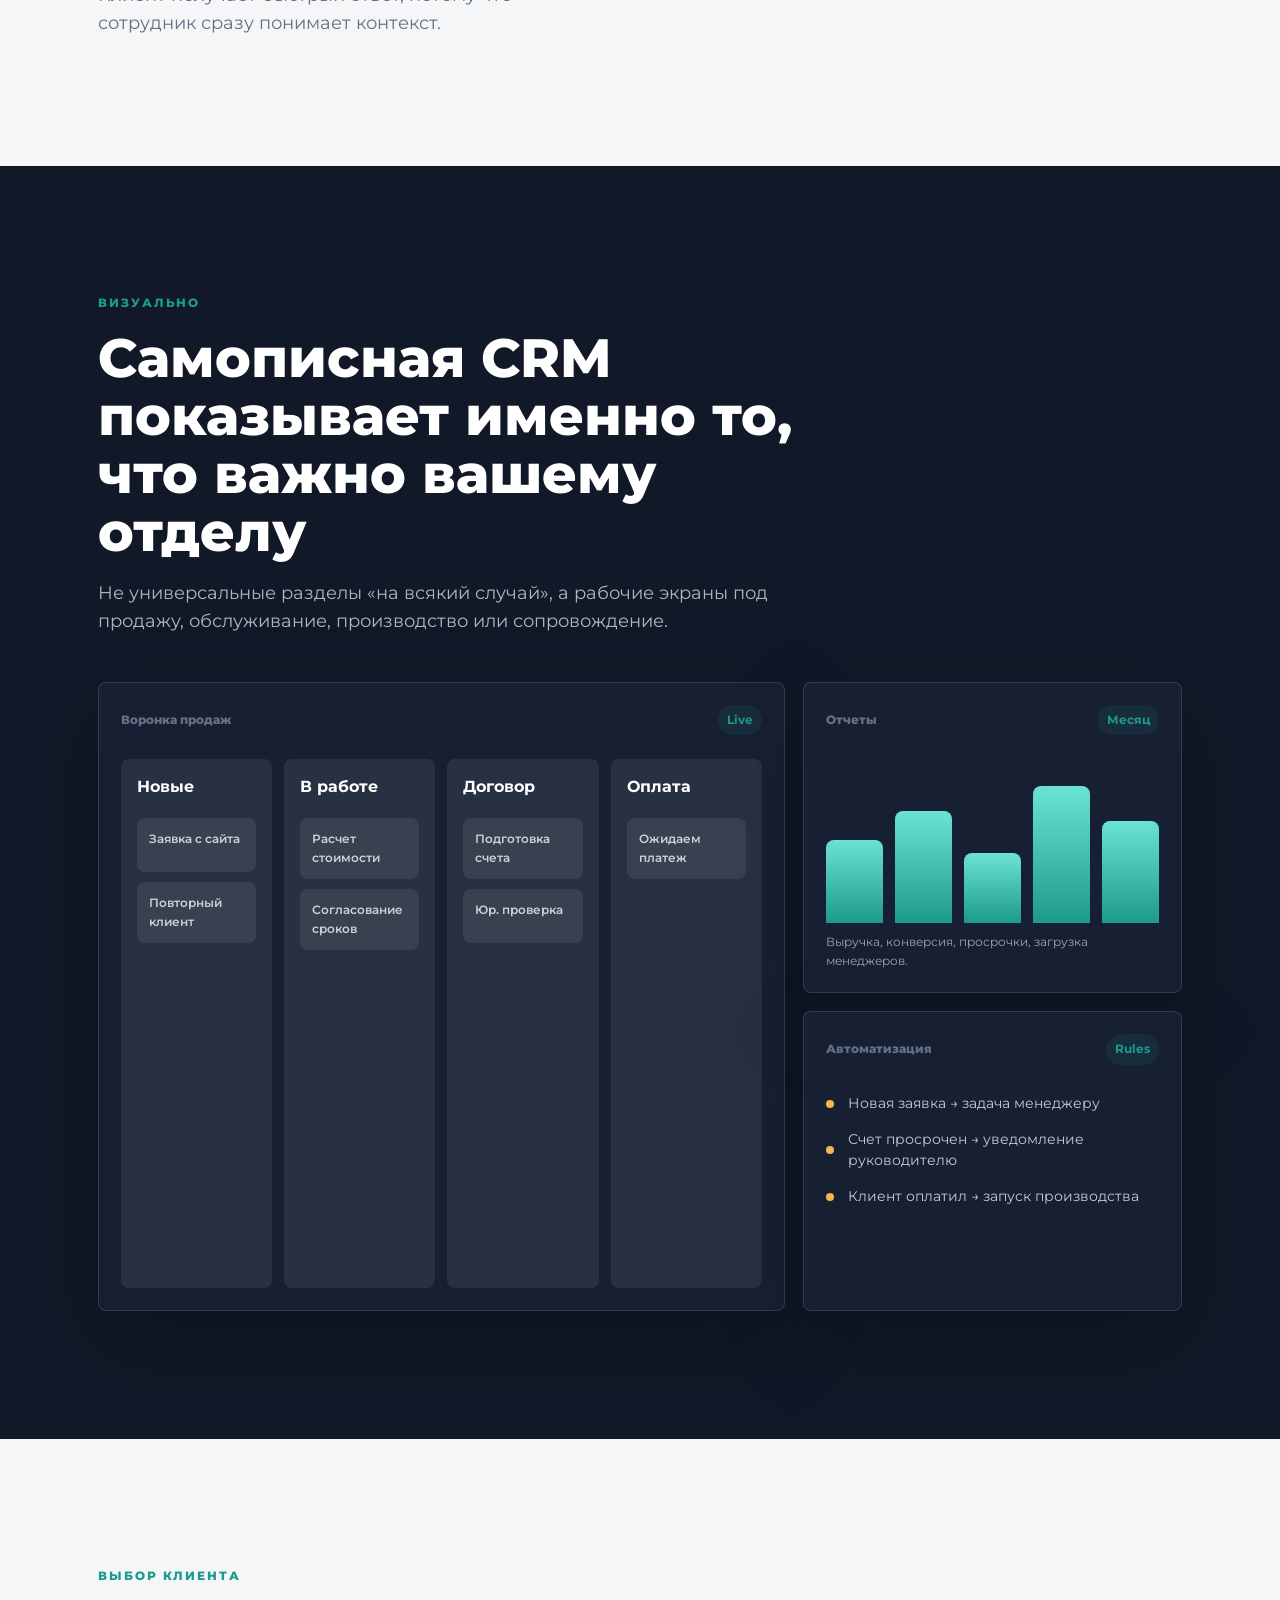
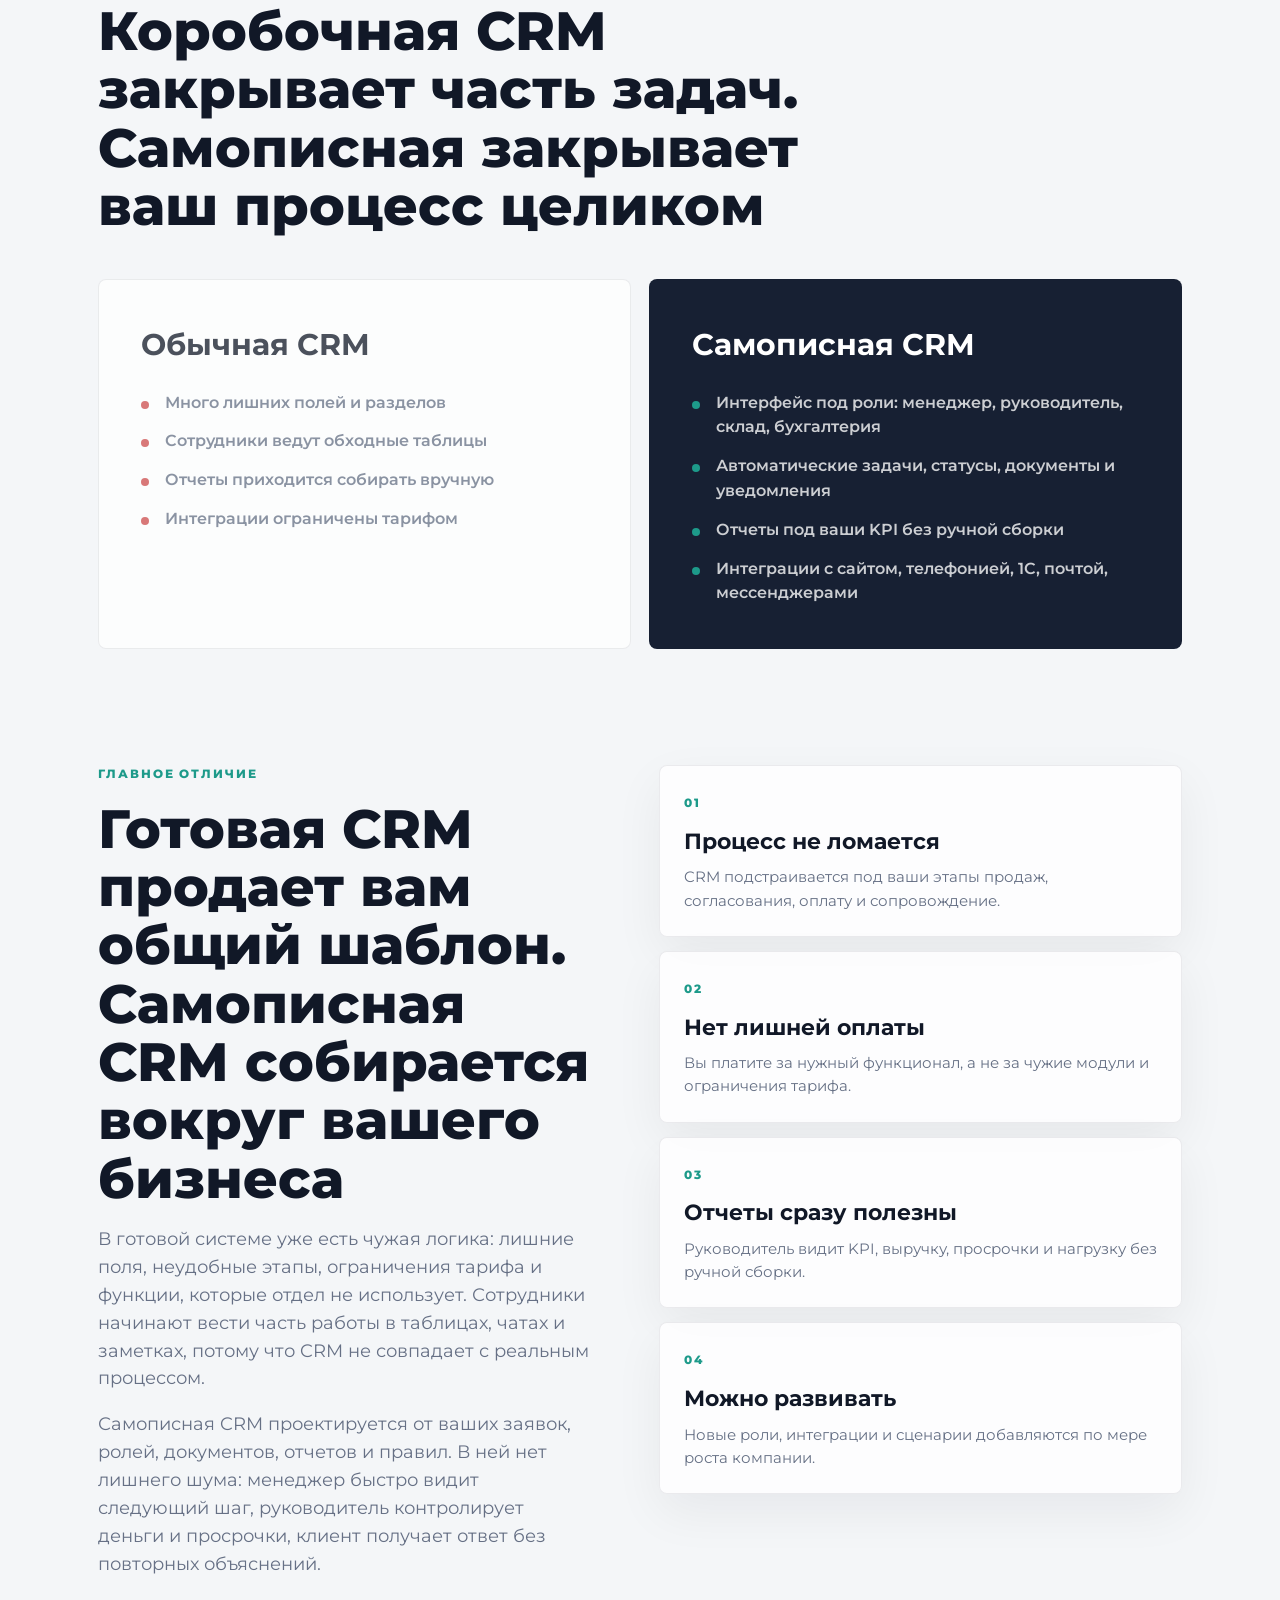
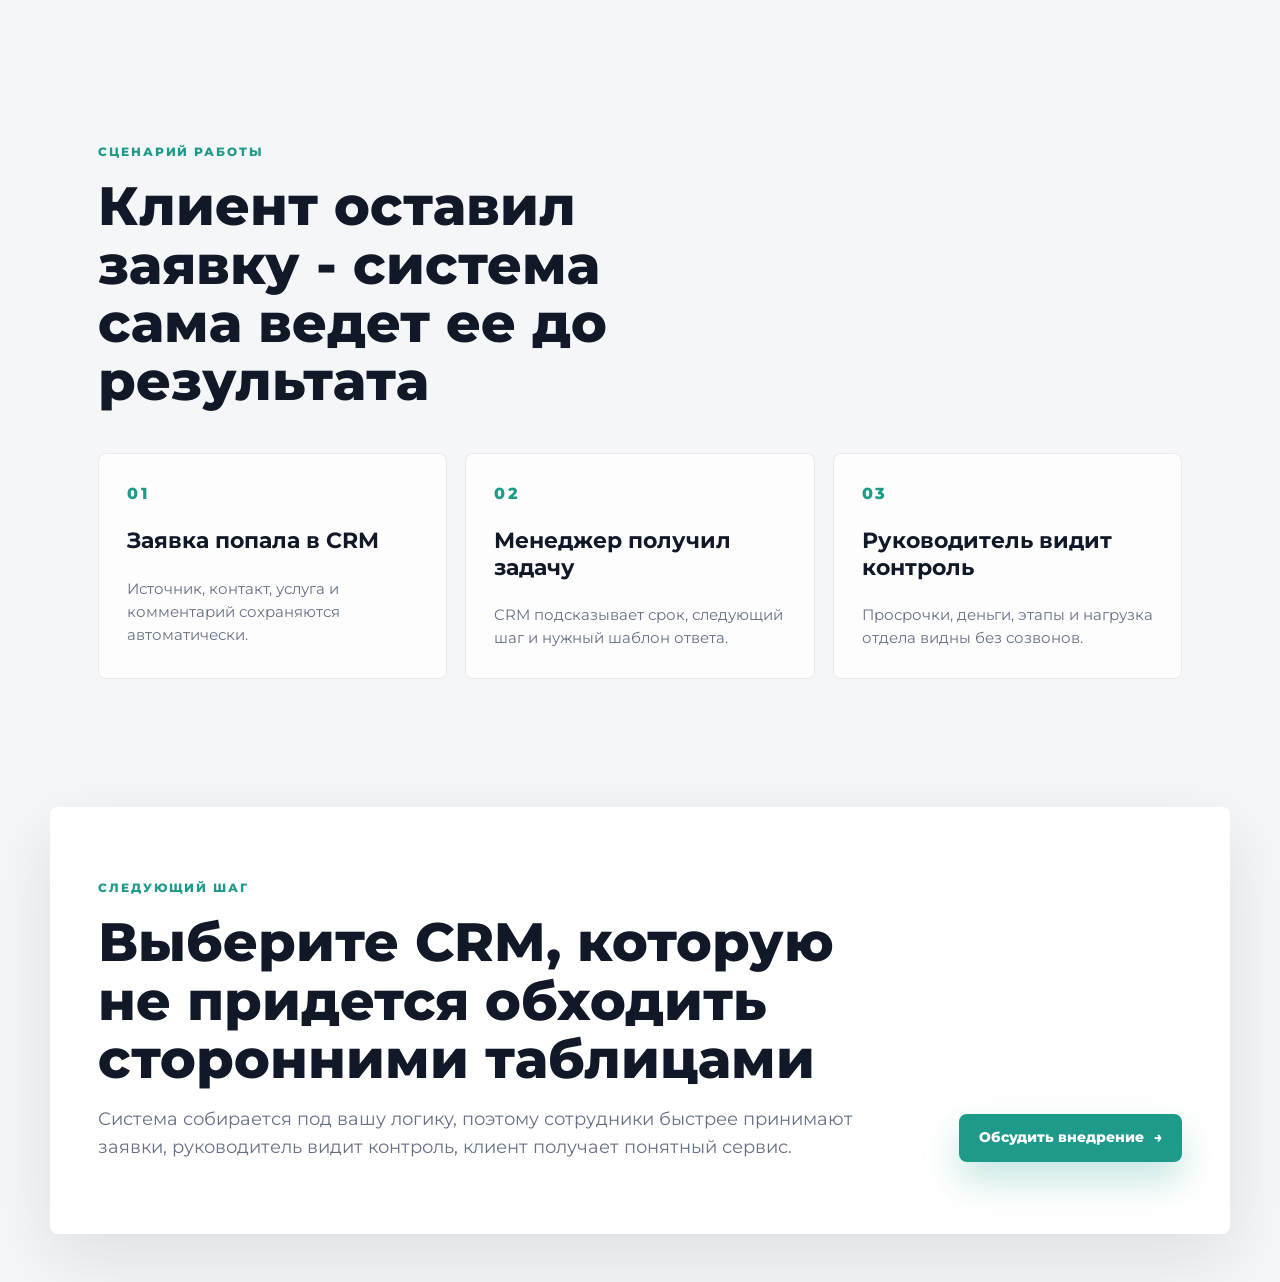
==== commit db5187ce: "Clarify why a custom CRM beats generic tools The landing page needed stronger sales copy for clients" ====
--- a/crm.html
+++ b/crm.html
@@ -223,6 +223,38 @@
       </div>
     </section>
 
+    <section class="section better-section" aria-labelledby="better-title">
+      <div class="better-copy">
+        <p class="eyebrow">Главное отличие</p>
+        <h2 id="better-title">Готовая CRM продает вам общий шаблон. Самописная CRM собирается вокруг вашего бизнеса</h2>
+        <p>В готовой системе уже есть чужая логика: лишние поля, неудобные этапы, ограничения тарифа и функции, которые отдел не использует. Сотрудники начинают вести часть работы в таблицах, чатах и заметках, потому что CRM не совпадает с реальным процессом.</p>
+        <p>Самописная CRM проектируется от ваших заявок, ролей, документов, отчетов и правил. В ней нет лишнего шума: менеджер быстро видит следующий шаг, руководитель контролирует деньги и просрочки, клиент получает ответ без повторных объяснений.</p>
+      </div>
+
+      <div class="better-points" aria-label="Почему самописная CRM лучше готовой">
+        <article>
+          <span>01</span>
+          <h3>Процесс не ломается</h3>
+          <p>CRM подстраивается под ваши этапы продаж, согласования, оплату и сопровождение.</p>
+        </article>
+        <article>
+          <span>02</span>
+          <h3>Нет лишней оплаты</h3>
+          <p>Вы платите за нужный функционал, а не за чужие модули и ограничения тарифа.</p>
+        </article>
+        <article>
+          <span>03</span>
+          <h3>Отчеты сразу полезны</h3>
+          <p>Руководитель видит KPI, выручку, просрочки и нагрузку без ручной сборки.</p>
+        </article>
+        <article>
+          <span>04</span>
+          <h3>Можно развивать</h3>
+          <p>Новые роли, интеграции и сценарии добавляются по мере роста компании.</p>
+        </article>
+      </div>
+    </section>
+
     <section class="section workflow">
       <div class="section__text">
         <p class="eyebrow">Сценарий работы</p>
--- a/css/crm.css
+++ b/css/crm.css
@@ -711,6 +711,58 @@
   background: var(--accent);
 }
 
+.better-section {
+  padding-top: 44px;
+  display: grid;
+  grid-template-columns: minmax(0, .95fr) minmax(360px, 1fr);
+  gap: clamp(30px, 5vw, 64px);
+  align-items: start;
+}
+
+.better-copy {
+  max-width: 690px;
+  position: sticky;
+  top: 24px;
+}
+
+.better-copy p:not(.eyebrow) {
+  margin-top: 18px;
+  color: var(--muted);
+  font-size: 18px;
+}
+
+.better-points {
+  display: grid;
+  gap: 14px;
+}
+
+.better-points article {
+  padding: 24px;
+  border: 1px solid rgba(17, 24, 39, .08);
+  border-radius: var(--radius);
+  background: rgba(255, 255, 255, .78);
+  box-shadow: 0 18px 50px rgba(17, 24, 39, .06);
+}
+
+.better-points span {
+  color: var(--accent);
+  font-size: 12px;
+  font-weight: 800;
+  letter-spacing: .14em;
+}
+
+.better-points h3 {
+  margin-top: 14px;
+  font-size: 22px;
+  line-height: 1.2;
+}
+
+.better-points p {
+  margin-top: 10px;
+  color: var(--muted);
+  font-size: 15px;
+}
+
 .workflow {
   padding-top: 36px;
 }
@@ -824,9 +876,14 @@
   .section--split,
   .screen-grid,
   .compare,
+  .better-section,
   .steps,
   .final-cta {
     grid-template-columns: 1fr;
+  }
+
+  .better-copy {
+    position: static;
   }
 
   .hero {
